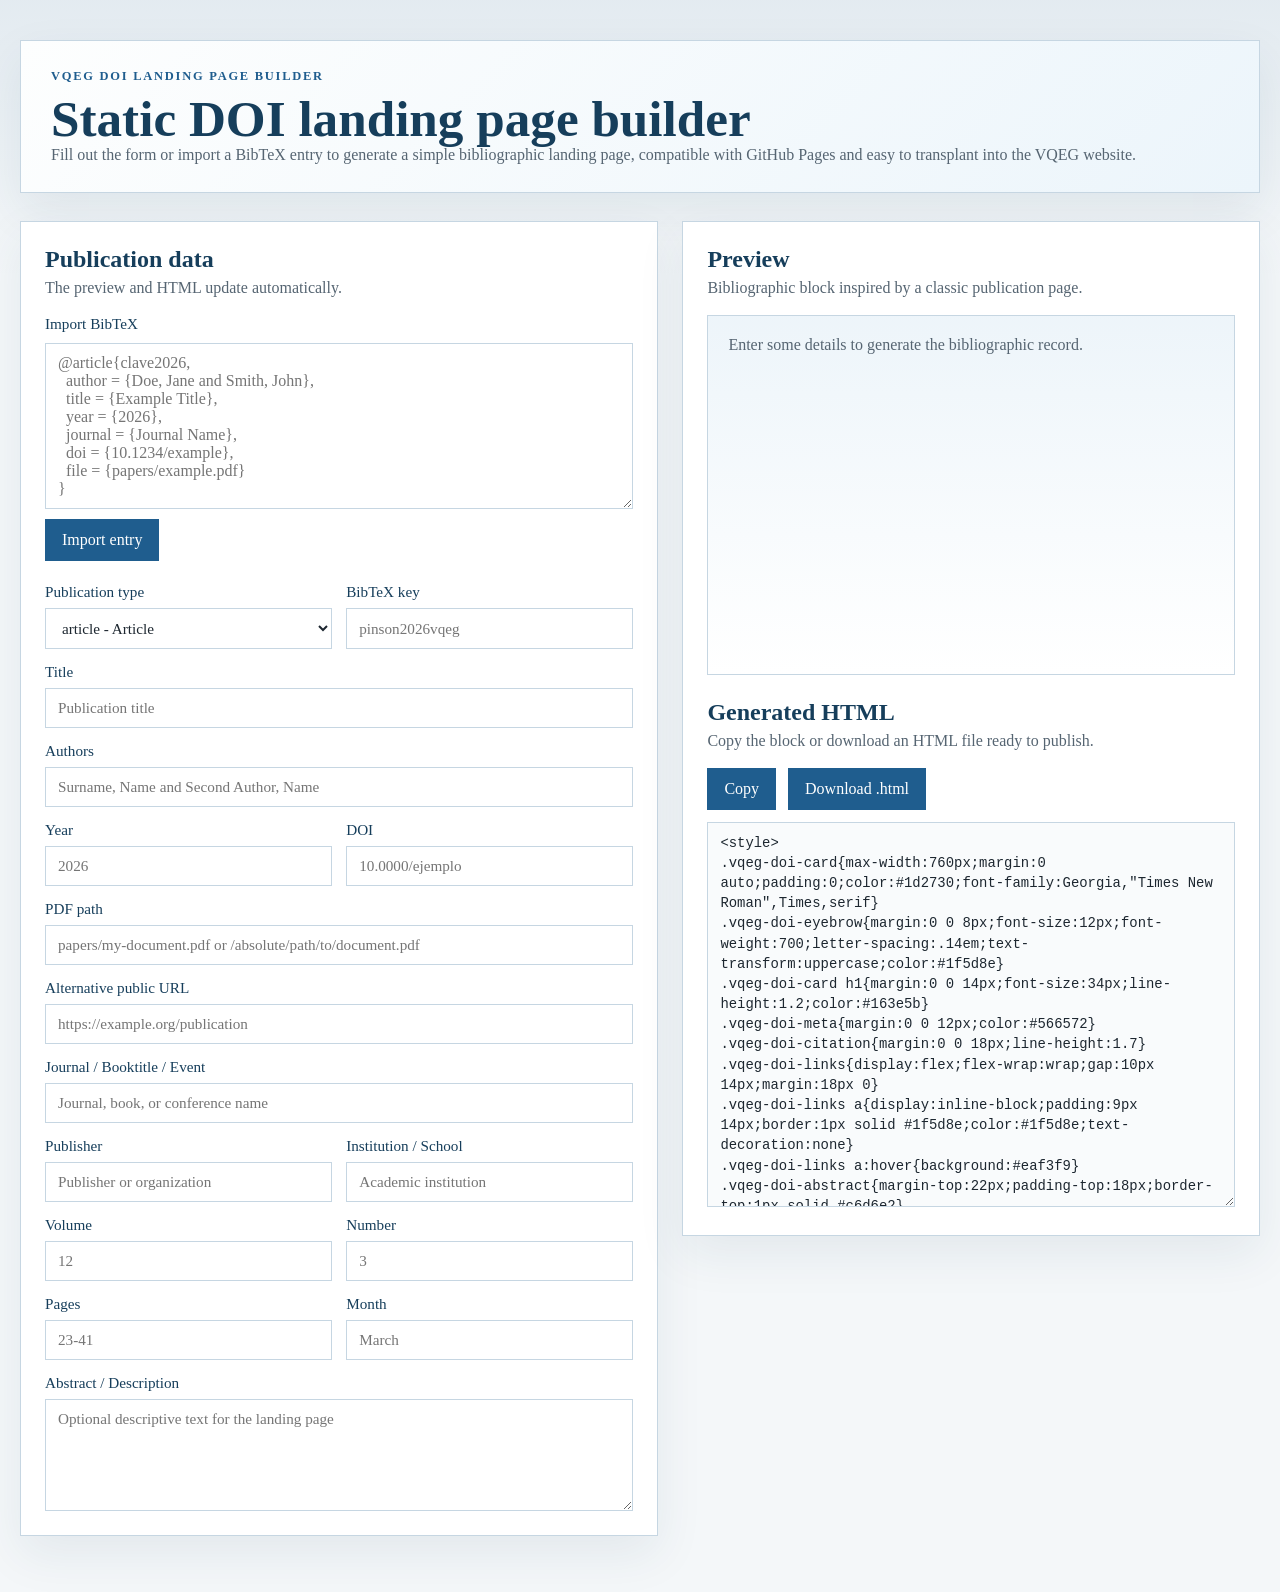
==== index.html @ b904cbf3 "Initial version of DOI landing page builder" ====
<!DOCTYPE html>
<html lang="en">
  <head>
    <meta charset="UTF-8" />
    <meta name="viewport" content="width=device-width, initial-scale=1.0" />
    <title>VQEG DOI Landing Page Builder</title>
    <link rel="stylesheet" href="./styles.css" />
  </head>
  <body>
    <main class="page-shell">
      <header class="hero">
        <p class="eyebrow">VQEG DOI Landing Page Builder</p>
        <h1>Static DOI landing page builder</h1>
        <p class="hero-copy">
          Fill out the form or import a BibTeX entry to generate a simple
          bibliographic landing page, compatible with GitHub Pages and easy to
          transplant into the VQEG website.
        </p>
      </header>

      <section class="layout">
        <section class="panel form-panel">
          <div class="panel-header">
            <h2>Publication data</h2>
            <p>The preview and HTML update automatically.</p>
          </div>

          <div class="bibtex-import">
            <label for="bibtexInput">Import BibTeX</label>
            <textarea
              id="bibtexInput"
              rows="8"
              placeholder="@article{clave2026,&#10;  author = {Doe, Jane and Smith, John},&#10;  title = {Example Title},&#10;  year = {2026},&#10;  journal = {Journal Name},&#10;  doi = {10.1234/example},&#10;  file = {papers/example.pdf}&#10;}"
            ></textarea>
            <div class="action-row">
              <button id="importBibtexButton" type="button">Import entry</button>
              <p id="importStatus" class="status" aria-live="polite"></p>
            </div>
          </div>

          <form id="publicationForm" class="publication-form">
            <div class="field-grid">
              <label>
                Publication type
                <select id="entryType" name="entryType"></select>
              </label>
              <label>
                BibTeX key
                <input id="citationKey" name="citationKey" type="text" placeholder="pinson2026vqeg" />
              </label>
              <label class="field-span-2">
                Title
                <input id="title" name="title" type="text" placeholder="Publication title" />
              </label>
              <label class="field-span-2">
                Authors
                <input id="author" name="author" type="text" placeholder="Surname, Name and Second Author, Name" />
              </label>
              <label>
                Year
                <input id="year" name="year" type="text" placeholder="2026" />
              </label>
              <label>
                DOI
                <input id="doi" name="doi" type="text" placeholder="10.0000/ejemplo" />
              </label>
              <label class="field-span-2">
                PDF path
                <input id="filePath" name="filePath" type="text" placeholder="papers/my-document.pdf or /absolute/path/to/document.pdf" />
              </label>
              <label class="field-span-2">
                Alternative public URL
                <input id="url" name="url" type="url" placeholder="https://example.org/publication" />
              </label>
              <label class="field-span-2">
                Journal / Booktitle / Event
                <input id="containerTitle" name="containerTitle" type="text" placeholder="Journal, book, or conference name" />
              </label>
              <label>
                Publisher
                <input id="publisher" name="publisher" type="text" placeholder="Publisher or organization" />
              </label>
              <label>
                Institution / School
                <input id="institution" name="institution" type="text" placeholder="Academic institution" />
              </label>
              <label>
                Volume
                <input id="volume" name="volume" type="text" placeholder="12" />
              </label>
              <label>
                Number
                <input id="number" name="number" type="text" placeholder="3" />
              </label>
              <label>
                Pages
                <input id="pages" name="pages" type="text" placeholder="23-41" />
              </label>
              <label>
                Month
                <input id="month" name="month" type="text" placeholder="March" />
              </label>
              <label class="field-span-2">
                Abstract / Description
                <textarea id="abstract" name="abstract" rows="5" placeholder="Optional descriptive text for the landing page"></textarea>
              </label>
            </div>
          </form>
        </section>

        <section class="panel preview-panel">
          <div class="panel-header">
            <h2>Preview</h2>
            <p>Bibliographic block inspired by a classic publication page.</p>
          </div>
          <div id="preview" class="preview-surface"></div>

          <div class="panel-header export-header">
            <h2>Generated HTML</h2>
            <p>Copy the block or download an HTML file ready to publish.</p>
          </div>

          <div class="action-row export-actions">
            <button id="copyButton" type="button">Copy</button>
            <button id="downloadButton" type="button">Download .html</button>
            <p id="copyStatus" class="status" aria-live="polite"></p>
          </div>

          <textarea
            id="htmlOutput"
            class="html-output"
            rows="18"
            readonly
            spellcheck="false"
          ></textarea>
        </section>
      </section>
    </main>

    <script src="./app.js"></script>
  </body>
</html>
---- styles.css ----
:root {
  --vqeg-blue: #1f5d8e;
  --vqeg-blue-deep: #163e5b;
  --vqeg-sky: #eaf3f9;
  --vqeg-border: #c6d6e2;
  --vqeg-ink: #1d2730;
  --vqeg-muted: #566572;
  --vqeg-paper: #ffffff;
  --vqeg-bg: #f4f7f9;
  --shadow-soft: 0 18px 45px rgba(22, 62, 91, 0.08);
}

* {
  box-sizing: border-box;
}

body {
  margin: 0;
  font-family: Georgia, "Times New Roman", Times, serif;
  color: var(--vqeg-ink);
  background:
    linear-gradient(180deg, rgba(31, 93, 142, 0.08), transparent 280px),
    var(--vqeg-bg);
}

button,
input,
select,
textarea {
  font: inherit;
}

.page-shell {
  width: min(1240px, calc(100% - 32px));
  margin: 0 auto;
  padding: 40px 0 56px;
}

.hero {
  margin-bottom: 28px;
  padding: 28px 30px;
  border: 1px solid var(--vqeg-border);
  background: linear-gradient(135deg, #fdfefe, #ecf5fb);
  box-shadow: var(--shadow-soft);
}

.eyebrow {
  margin: 0 0 8px;
  font-size: 0.78rem;
  font-weight: 700;
  letter-spacing: 0.14em;
  text-transform: uppercase;
  color: var(--vqeg-blue);
}

.hero h1,
.panel-header h2 {
  margin: 0;
  color: var(--vqeg-blue-deep);
}

.hero h1 {
  font-size: clamp(2rem, 4vw, 3.2rem);
  line-height: 1.05;
}

.hero-copy,
.panel-header p,
.status {
  margin: 0;
  color: var(--vqeg-muted);
}

.layout {
  display: grid;
  grid-template-columns: minmax(340px, 1.05fr) minmax(320px, 0.95fr);
  gap: 24px;
  align-items: start;
}

.panel {
  border: 1px solid var(--vqeg-border);
  background: var(--vqeg-paper);
  box-shadow: var(--shadow-soft);
}

.form-panel,
.preview-panel {
  padding: 24px;
}

.panel-header {
  display: grid;
  gap: 6px;
  margin-bottom: 18px;
}

.bibtex-import {
  display: grid;
  gap: 10px;
  margin-bottom: 22px;
}

.publication-form,
.field-grid {
  display: grid;
  gap: 14px;
}

.field-grid {
  grid-template-columns: repeat(2, minmax(0, 1fr));
}

label {
  display: grid;
  gap: 7px;
  font-size: 0.95rem;
  color: var(--vqeg-blue-deep);
}

input,
select,
textarea {
  width: 100%;
  padding: 10px 12px;
  border: 1px solid var(--vqeg-border);
  background: #fff;
  color: var(--vqeg-ink);
  border-radius: 0;
}

input:focus,
select:focus,
textarea:focus,
button:focus {
  outline: 2px solid rgba(31, 93, 142, 0.18);
  outline-offset: 2px;
}

.field-span-2 {
  grid-column: span 2;
}

.action-row {
  display: flex;
  flex-wrap: wrap;
  gap: 10px 12px;
  align-items: center;
}

button {
  padding: 11px 16px;
  border: 1px solid var(--vqeg-blue);
  background: var(--vqeg-blue);
  color: white;
  cursor: pointer;
  transition: background-color 160ms ease, border-color 160ms ease;
}

button:hover {
  background: var(--vqeg-blue-deep);
  border-color: var(--vqeg-blue-deep);
}

.preview-surface {
  min-height: 360px;
  padding: 20px;
  border: 1px solid var(--vqeg-border);
  background:
    linear-gradient(180deg, rgba(234, 243, 249, 0.85), rgba(255, 255, 255, 0.96));
  overflow: auto;
}

.export-header {
  margin-top: 24px;
}

.html-output {
  margin-top: 12px;
  min-height: 340px;
  font-family: "Courier New", Courier, monospace;
  font-size: 0.87rem;
  line-height: 1.45;
  background: #f9fbfc;
}

.landing-card {
  max-width: 760px;
  margin: 0 auto;
  padding: 0;
  color: var(--vqeg-ink);
}

.landing-card h3 {
  margin: 0 0 14px;
  font-size: clamp(1.5rem, 2.5vw, 2.2rem);
  line-height: 1.2;
  color: var(--vqeg-blue-deep);
}

.landing-meta {
  margin: 0 0 14px;
  font-size: 1rem;
  color: var(--vqeg-muted);
}

.citation-line {
  margin: 0 0 18px;
  line-height: 1.7;
}

.resource-row {
  display: flex;
  flex-wrap: wrap;
  gap: 10px 14px;
  margin: 18px 0;
}

.resource-link {
  display: inline-flex;
  align-items: center;
  padding: 9px 14px;
  border: 1px solid var(--vqeg-blue);
  color: var(--vqeg-blue);
  text-decoration: none;
}

.resource-link:hover {
  background: var(--vqeg-sky);
}

.abstract-box {
  margin-top: 22px;
  padding-top: 18px;
  border-top: 1px solid var(--vqeg-border);
}

.abstract-box h4 {
  margin: 0 0 10px;
  color: var(--vqeg-blue-deep);
  font-size: 1.05rem;
}

.empty-preview {
  margin: 0;
  color: var(--vqeg-muted);
}

@media (max-width: 980px) {
  .layout {
    grid-template-columns: 1fr;
  }
}

@media (max-width: 720px) {
  .page-shell {
    width: min(100% - 20px, 1240px);
    padding-top: 20px;
  }

  .hero,
  .form-panel,
  .preview-panel {
    padding: 18px;
  }

  .field-grid {
    grid-template-columns: 1fr;
  }

  .field-span-2 {
    grid-column: span 1;
  }
}
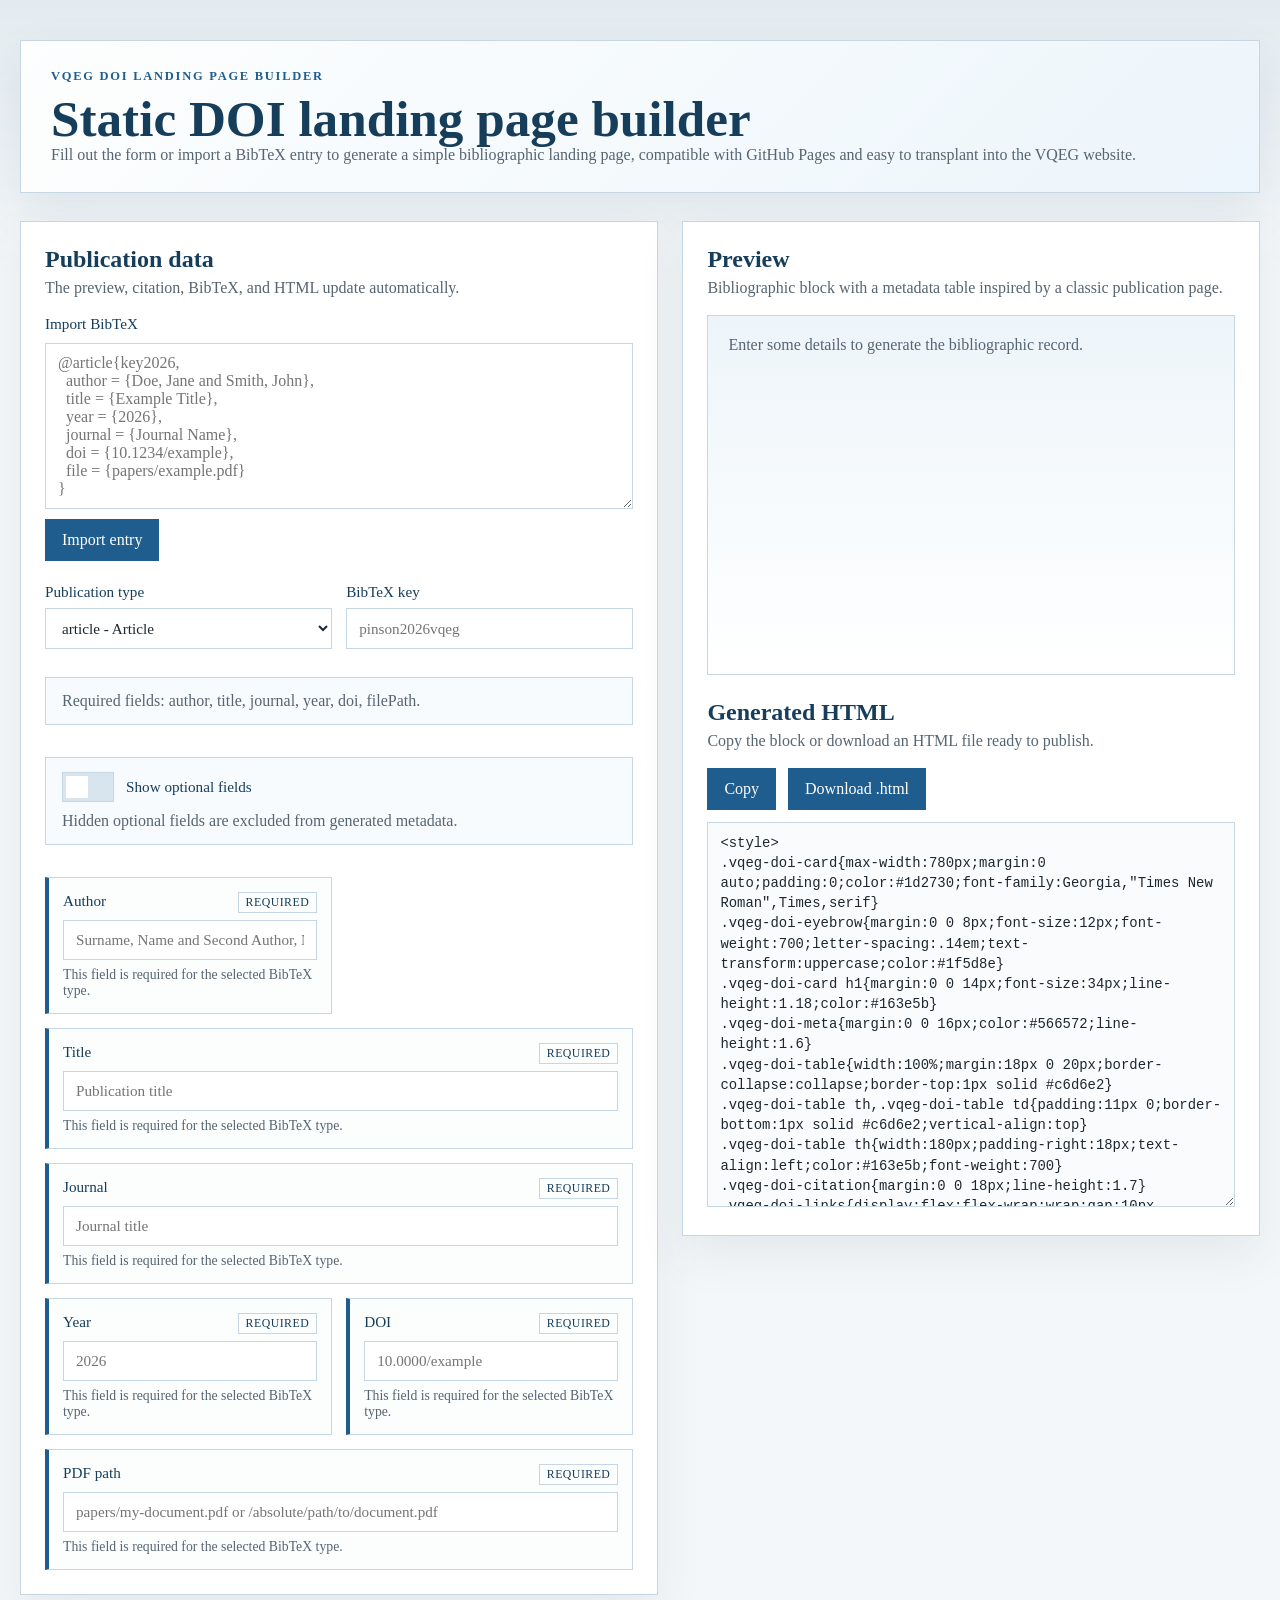
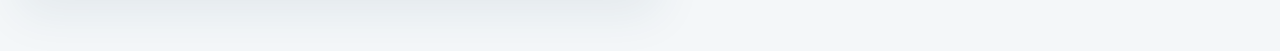
==== commit a0ca5def: "Add dynamic BibTeX-driven publication builder" ====
--- a/index.html
+++ b/index.html
@@ -22,7 +22,7 @@
         <section class="panel form-panel">
           <div class="panel-header">
             <h2>Publication data</h2>
-            <p>The preview and HTML update automatically.</p>
+            <p>The preview, citation, BibTeX, and HTML update automatically.</p>
           </div>
 
           <div class="bibtex-import">
@@ -30,7 +30,7 @@
             <textarea
               id="bibtexInput"
               rows="8"
-              placeholder="@article{clave2026,&#10;  author = {Doe, Jane and Smith, John},&#10;  title = {Example Title},&#10;  year = {2026},&#10;  journal = {Journal Name},&#10;  doi = {10.1234/example},&#10;  file = {papers/example.pdf}&#10;}"
+              placeholder="@article{key2026,&#10;  author = {Doe, Jane and Smith, John},&#10;  title = {Example Title},&#10;  year = {2026},&#10;  journal = {Journal Name},&#10;  doi = {10.1234/example},&#10;  file = {papers/example.pdf}&#10;}"
             ></textarea>
             <div class="action-row">
               <button id="importBibtexButton" type="button">Import entry</button>
@@ -39,7 +39,7 @@
           </div>
 
           <form id="publicationForm" class="publication-form">
-            <div class="field-grid">
+            <div class="field-grid field-grid-static">
               <label>
                 Publication type
                 <select id="entryType" name="entryType"></select>
@@ -48,70 +48,31 @@
                 BibTeX key
                 <input id="citationKey" name="citationKey" type="text" placeholder="pinson2026vqeg" />
               </label>
-              <label class="field-span-2">
-                Title
-                <input id="title" name="title" type="text" placeholder="Publication title" />
+            </div>
+
+            <div class="requirements-note">
+              <p id="typeRequirements" class="status"></p>
+            </div>
+
+            <div class="optional-toggle">
+              <label class="switch" for="showOptional">
+                <input id="showOptional" type="checkbox" />
+                <span class="switch-track" aria-hidden="true"></span>
+                <span class="switch-label">Show optional fields</span>
               </label>
-              <label class="field-span-2">
-                Authors
-                <input id="author" name="author" type="text" placeholder="Surname, Name and Second Author, Name" />
-              </label>
-              <label>
-                Year
-                <input id="year" name="year" type="text" placeholder="2026" />
-              </label>
-              <label>
-                DOI
-                <input id="doi" name="doi" type="text" placeholder="10.0000/ejemplo" />
-              </label>
-              <label class="field-span-2">
-                PDF path
-                <input id="filePath" name="filePath" type="text" placeholder="papers/my-document.pdf or /absolute/path/to/document.pdf" />
-              </label>
-              <label class="field-span-2">
-                Alternative public URL
-                <input id="url" name="url" type="url" placeholder="https://example.org/publication" />
-              </label>
-              <label class="field-span-2">
-                Journal / Booktitle / Event
-                <input id="containerTitle" name="containerTitle" type="text" placeholder="Journal, book, or conference name" />
-              </label>
-              <label>
-                Publisher
-                <input id="publisher" name="publisher" type="text" placeholder="Publisher or organization" />
-              </label>
-              <label>
-                Institution / School
-                <input id="institution" name="institution" type="text" placeholder="Academic institution" />
-              </label>
-              <label>
-                Volume
-                <input id="volume" name="volume" type="text" placeholder="12" />
-              </label>
-              <label>
-                Number
-                <input id="number" name="number" type="text" placeholder="3" />
-              </label>
-              <label>
-                Pages
-                <input id="pages" name="pages" type="text" placeholder="23-41" />
-              </label>
-              <label>
-                Month
-                <input id="month" name="month" type="text" placeholder="March" />
-              </label>
-              <label class="field-span-2">
-                Abstract / Description
-                <textarea id="abstract" name="abstract" rows="5" placeholder="Optional descriptive text for the landing page"></textarea>
-              </label>
+              <p class="status">
+                Hidden optional fields are excluded from generated metadata.
+              </p>
             </div>
+
+            <div id="dynamicFields" class="field-grid"></div>
           </form>
         </section>
 
         <section class="panel preview-panel">
           <div class="panel-header">
             <h2>Preview</h2>
-            <p>Bibliographic block inspired by a classic publication page.</p>
+            <p>Bibliographic block with a metadata table inspired by a classic publication page.</p>
           </div>
           <div id="preview" class="preview-surface"></div>
 
--- a/styles.css
+++ b/styles.css
@@ -107,6 +107,10 @@
   gap: 14px;
 }
 
+.field-grid-static {
+  margin-bottom: 14px;
+}
+
 .field-grid {
   grid-template-columns: repeat(2, minmax(0, 1fr));
 }
@@ -146,6 +150,102 @@
   flex-wrap: wrap;
   gap: 10px 12px;
   align-items: center;
+}
+
+.requirements-note,
+.optional-toggle {
+  margin-bottom: 18px;
+  padding: 14px 16px;
+  border: 1px solid var(--vqeg-border);
+  background: #f8fbfd;
+}
+
+.optional-toggle {
+  display: grid;
+  gap: 10px;
+}
+
+.switch {
+  display: inline-flex;
+  align-items: center;
+  gap: 12px;
+  cursor: pointer;
+}
+
+.switch input {
+  position: absolute;
+  opacity: 0;
+  pointer-events: none;
+}
+
+.switch-track {
+  position: relative;
+  width: 52px;
+  height: 30px;
+  border: 1px solid var(--vqeg-border);
+  background: #d8e5ee;
+  transition: background-color 160ms ease;
+}
+
+.switch-track::after {
+  content: "";
+  position: absolute;
+  top: 3px;
+  left: 3px;
+  width: 22px;
+  height: 22px;
+  background: white;
+  transition: transform 160ms ease;
+}
+
+.switch input:checked + .switch-track {
+  background: var(--vqeg-blue);
+}
+
+.switch input:checked + .switch-track::after {
+  transform: translateX(22px);
+}
+
+.switch-label {
+  color: var(--vqeg-blue-deep);
+}
+
+.field-card {
+  padding: 14px;
+  border: 1px solid var(--vqeg-border);
+  background: #fcfefe;
+}
+
+.field-card.field-required {
+  border-left: 4px solid var(--vqeg-blue);
+}
+
+.field-card.field-optional {
+  border-left: 4px solid #d3dde6;
+}
+
+.field-label-row {
+  display: flex;
+  flex-wrap: wrap;
+  gap: 8px;
+  align-items: baseline;
+  justify-content: space-between;
+}
+
+.field-badge {
+  display: inline-block;
+  padding: 2px 7px;
+  border: 1px solid var(--vqeg-border);
+  color: var(--vqeg-blue-deep);
+  font-size: 0.74rem;
+  letter-spacing: 0.04em;
+  text-transform: uppercase;
+}
+
+.field-help {
+  margin: 0;
+  font-size: 0.86rem;
+  color: var(--vqeg-muted);
 }
 
 button {
@@ -204,9 +304,56 @@
   color: var(--vqeg-muted);
 }
 
-.citation-line {
+.citation-line,
+.ieee-line {
   margin: 0 0 18px;
   line-height: 1.7;
+}
+
+.supplement-box {
+  margin-top: 20px;
+  padding-top: 16px;
+  border-top: 1px solid var(--vqeg-border);
+}
+
+.supplement-box h4 {
+  margin: 0 0 10px;
+  color: var(--vqeg-blue-deep);
+  font-size: 1.05rem;
+}
+
+.code-block {
+  margin: 0;
+  padding: 14px;
+  border: 1px solid var(--vqeg-border);
+  background: #f9fbfc;
+  white-space: pre-wrap;
+  word-break: break-word;
+  font-family: "Courier New", Courier, monospace;
+  font-size: 0.87rem;
+  line-height: 1.45;
+}
+
+.metadata-table {
+  width: 100%;
+  margin: 18px 0 20px;
+  border-collapse: collapse;
+  border-top: 1px solid var(--vqeg-border);
+}
+
+.metadata-table th,
+.metadata-table td {
+  padding: 11px 0;
+  border-bottom: 1px solid var(--vqeg-border);
+  vertical-align: top;
+}
+
+.metadata-table th {
+  width: 180px;
+  padding-right: 18px;
+  text-align: left;
+  color: var(--vqeg-blue-deep);
+  font-weight: 700;
 }
 
 .resource-row {
@@ -246,6 +393,14 @@
   color: var(--vqeg-muted);
 }
 
+.missing-note {
+  margin: 0 0 16px;
+  padding: 12px 14px;
+  border: 1px solid #e2c27b;
+  background: #fff9ea;
+  color: #6b5220;
+}
+
 @media (max-width: 980px) {
   .layout {
     grid-template-columns: 1fr;
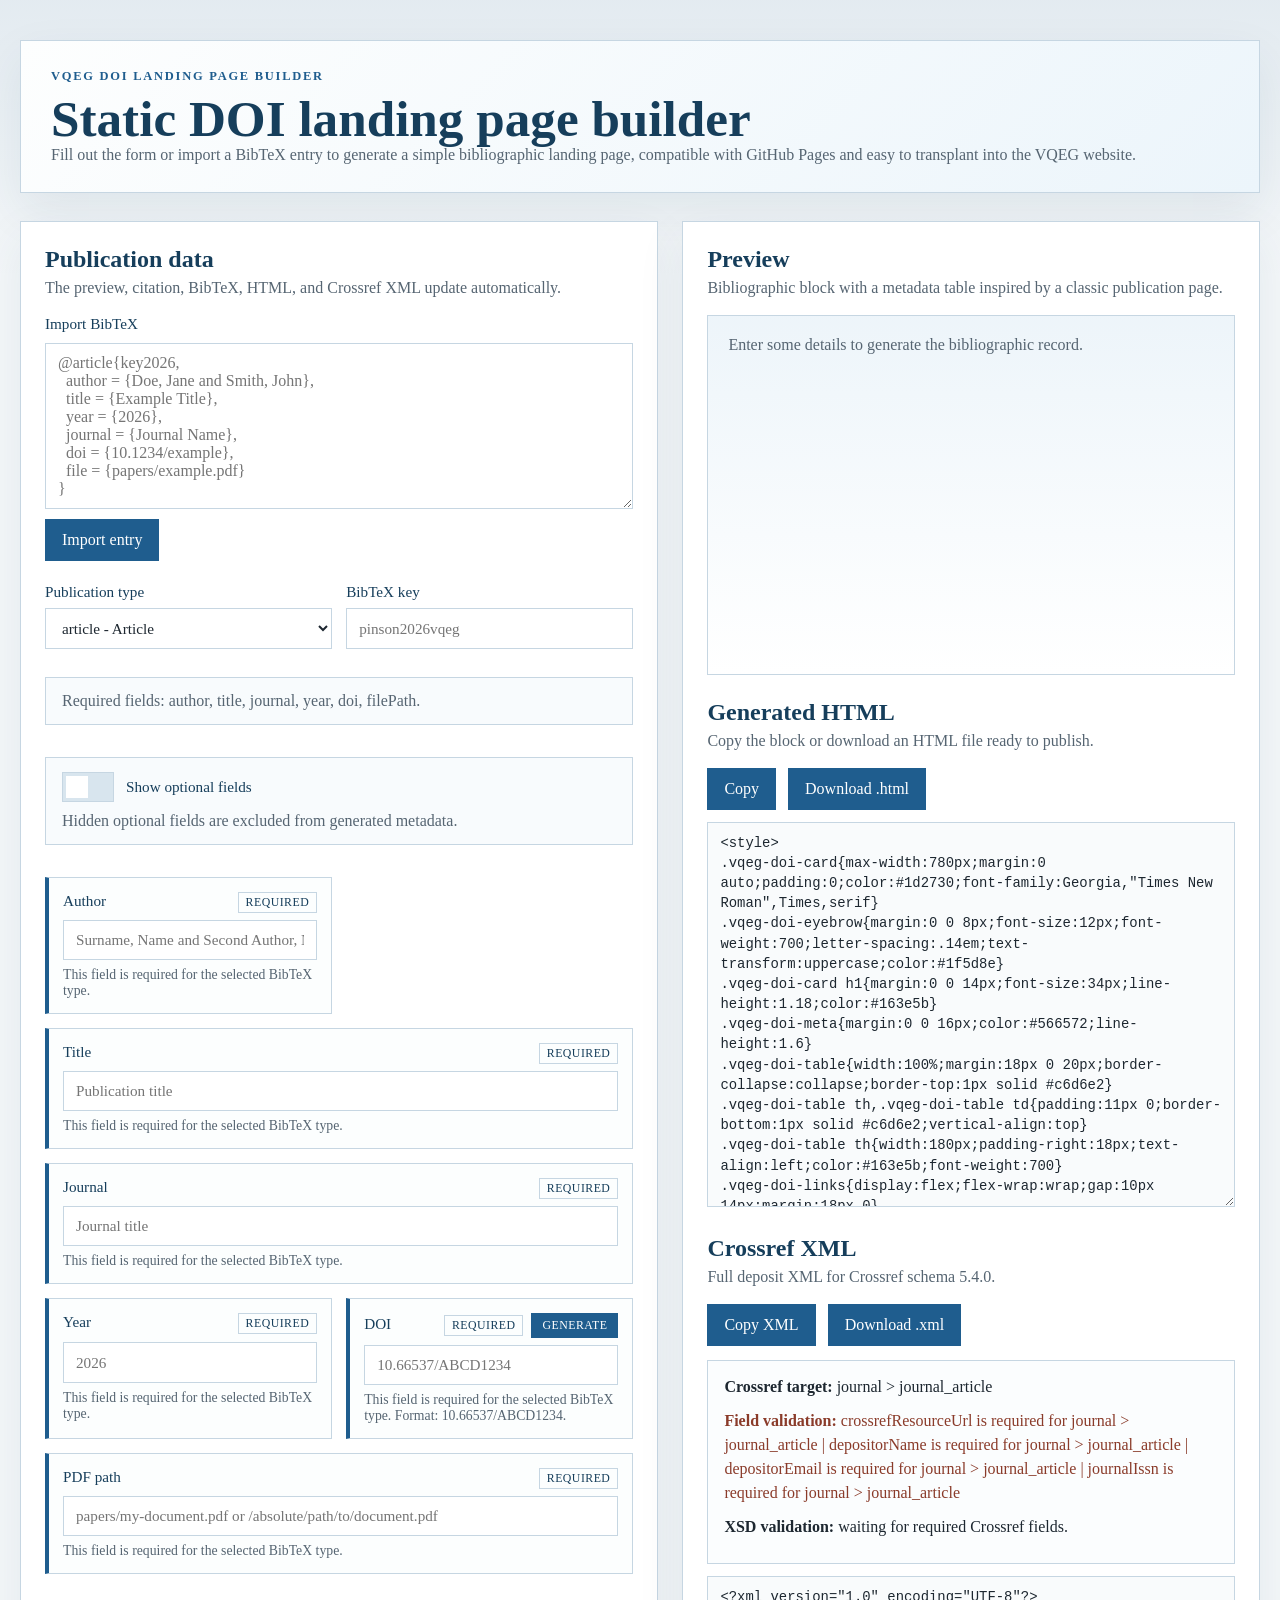
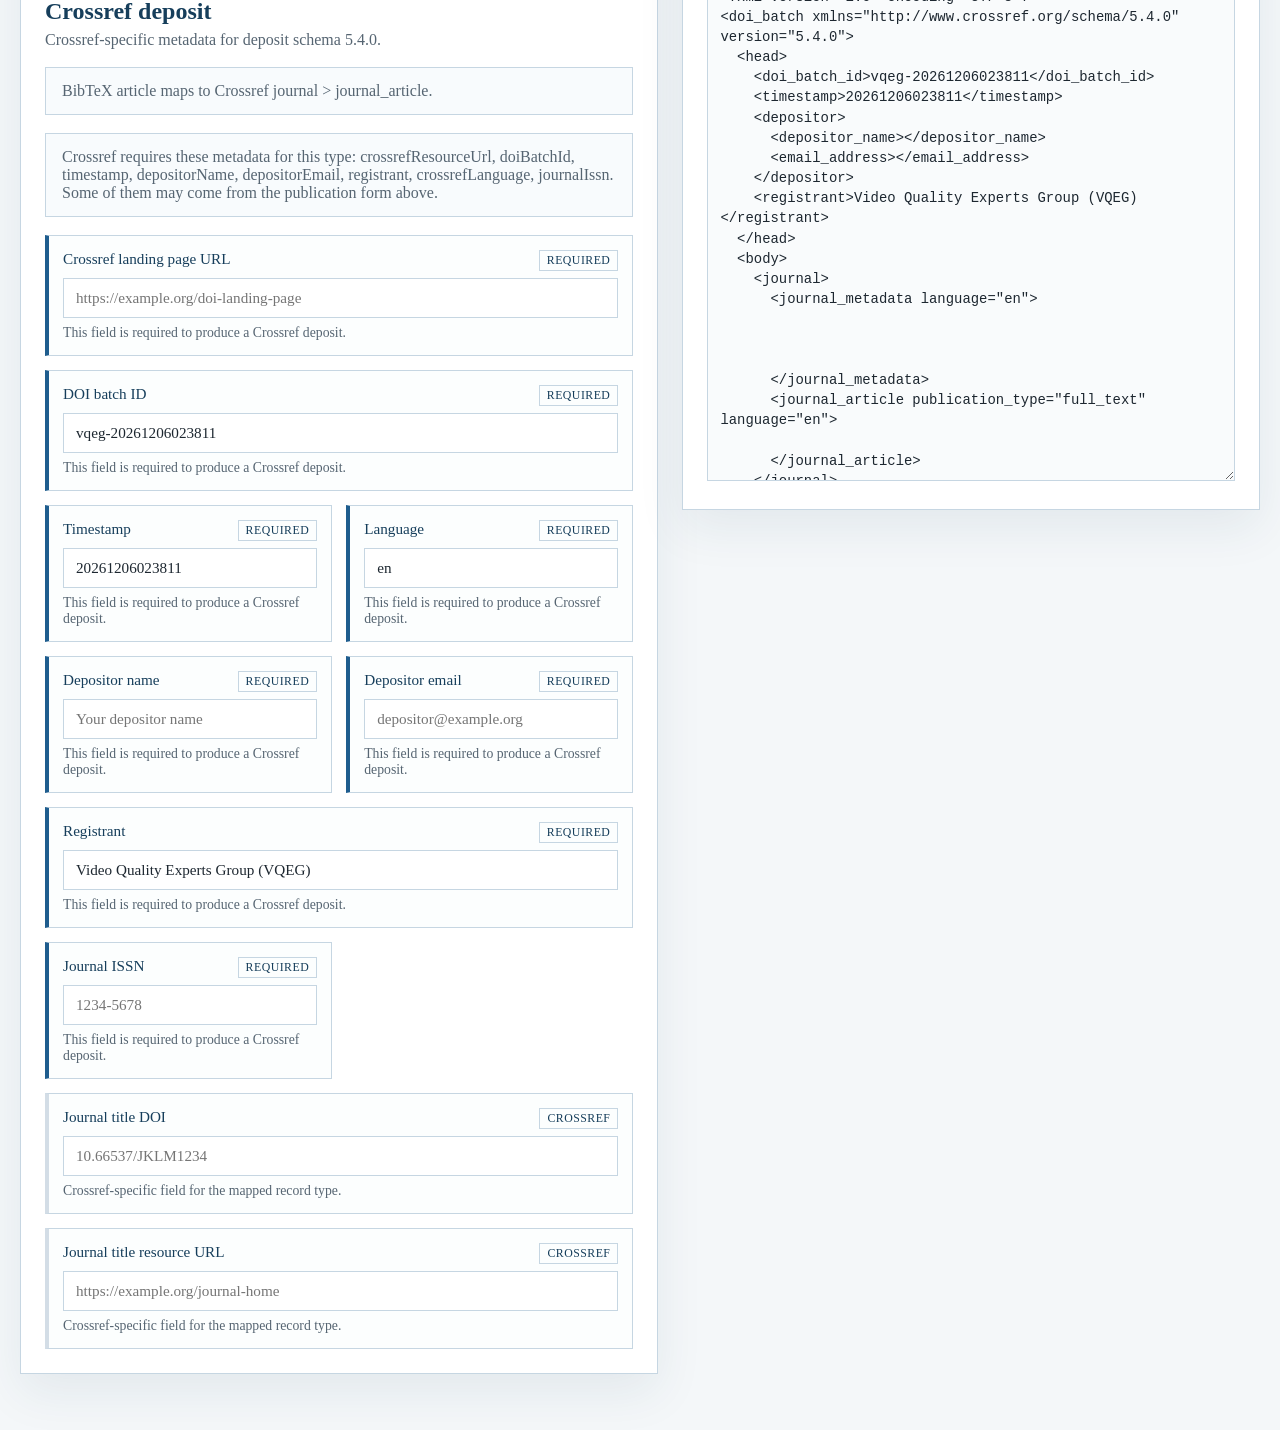
==== commit b58a7484: "Add Crossref XML generation and validation" ====
--- a/index.html
+++ b/index.html
@@ -22,7 +22,7 @@
         <section class="panel form-panel">
           <div class="panel-header">
             <h2>Publication data</h2>
-            <p>The preview, citation, BibTeX, and HTML update automatically.</p>
+            <p>The preview, citation, BibTeX, HTML, and Crossref XML update automatically.</p>
           </div>
 
           <div class="bibtex-import">
@@ -67,6 +67,21 @@
 
             <div id="dynamicFields" class="field-grid"></div>
           </form>
+
+          <div class="panel-header export-header">
+            <h2>Crossref deposit</h2>
+            <p>Crossref-specific metadata for deposit schema 5.4.0.</p>
+          </div>
+
+          <div class="requirements-note">
+            <p id="crossrefMappingStatus" class="status"></p>
+          </div>
+
+          <div class="requirements-note">
+            <p id="crossrefRequirements" class="status"></p>
+          </div>
+
+          <div id="crossrefFields" class="field-grid"></div>
         </section>
 
         <section class="panel preview-panel">
@@ -94,6 +109,27 @@
             readonly
             spellcheck="false"
           ></textarea>
+
+          <div class="panel-header export-header">
+            <h2>Crossref XML</h2>
+            <p>Full deposit XML for Crossref schema 5.4.0.</p>
+          </div>
+
+          <div class="action-row export-actions">
+            <button id="copyXmlButton" type="button">Copy XML</button>
+            <button id="downloadXmlButton" type="button">Download .xml</button>
+            <p id="xmlCopyStatus" class="status" aria-live="polite"></p>
+          </div>
+
+          <div id="xmlValidationPanel" class="validation-panel"></div>
+
+          <textarea
+            id="xmlOutput"
+            class="html-output"
+            rows="24"
+            readonly
+            spellcheck="false"
+          ></textarea>
         </section>
       </section>
     </main>
--- a/styles.css
+++ b/styles.css
@@ -133,6 +133,10 @@
   border-radius: 0;
 }
 
+input[type="checkbox"] {
+  width: auto;
+}
+
 input:focus,
 select:focus,
 textarea:focus,
@@ -232,6 +236,13 @@
   justify-content: space-between;
 }
 
+.field-label-actions {
+  display: inline-flex;
+  flex-wrap: wrap;
+  gap: 8px;
+  align-items: center;
+}
+
 .field-badge {
   display: inline-block;
   padding: 2px 7px;
@@ -246,6 +257,14 @@
   margin: 0;
   font-size: 0.86rem;
   color: var(--vqeg-muted);
+}
+
+.field-generate-button {
+  padding: 4px 10px;
+  font-size: 0.74rem;
+  letter-spacing: 0.04em;
+  text-transform: uppercase;
+  white-space: nowrap;
 }
 
 button {
@@ -284,6 +303,34 @@
   background: #f9fbfc;
 }
 
+.validation-panel {
+  margin-top: 14px;
+  padding: 14px 16px;
+  border: 1px solid var(--vqeg-border);
+  background: #fbfdfe;
+}
+
+.validation-line,
+.validation-ok,
+.validation-error {
+  margin: 0 0 10px;
+  line-height: 1.5;
+}
+
+.validation-ok {
+  color: #225c38;
+}
+
+.validation-error {
+  color: #8a3b2a;
+}
+
+.validation-list {
+  margin: 0;
+  padding-left: 20px;
+  color: #8a3b2a;
+}
+
 .landing-card {
   max-width: 760px;
   margin: 0 auto;
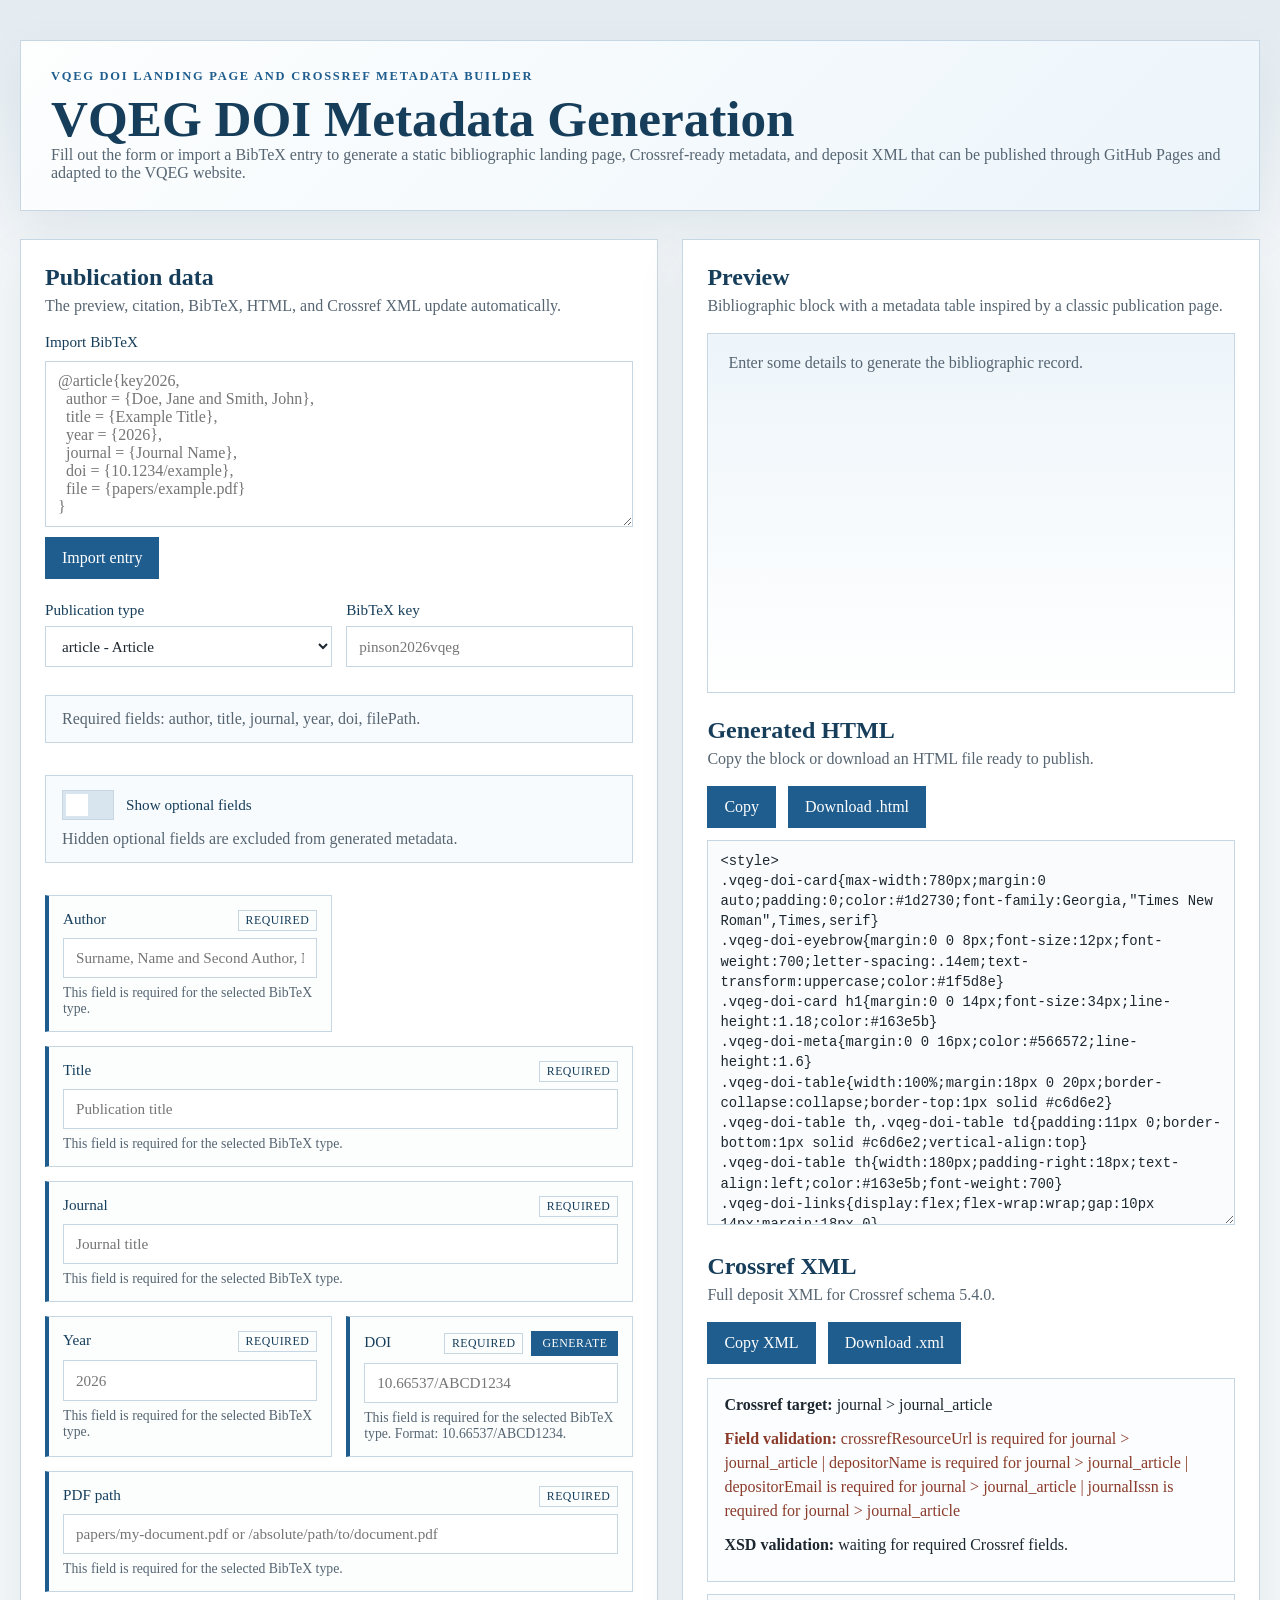
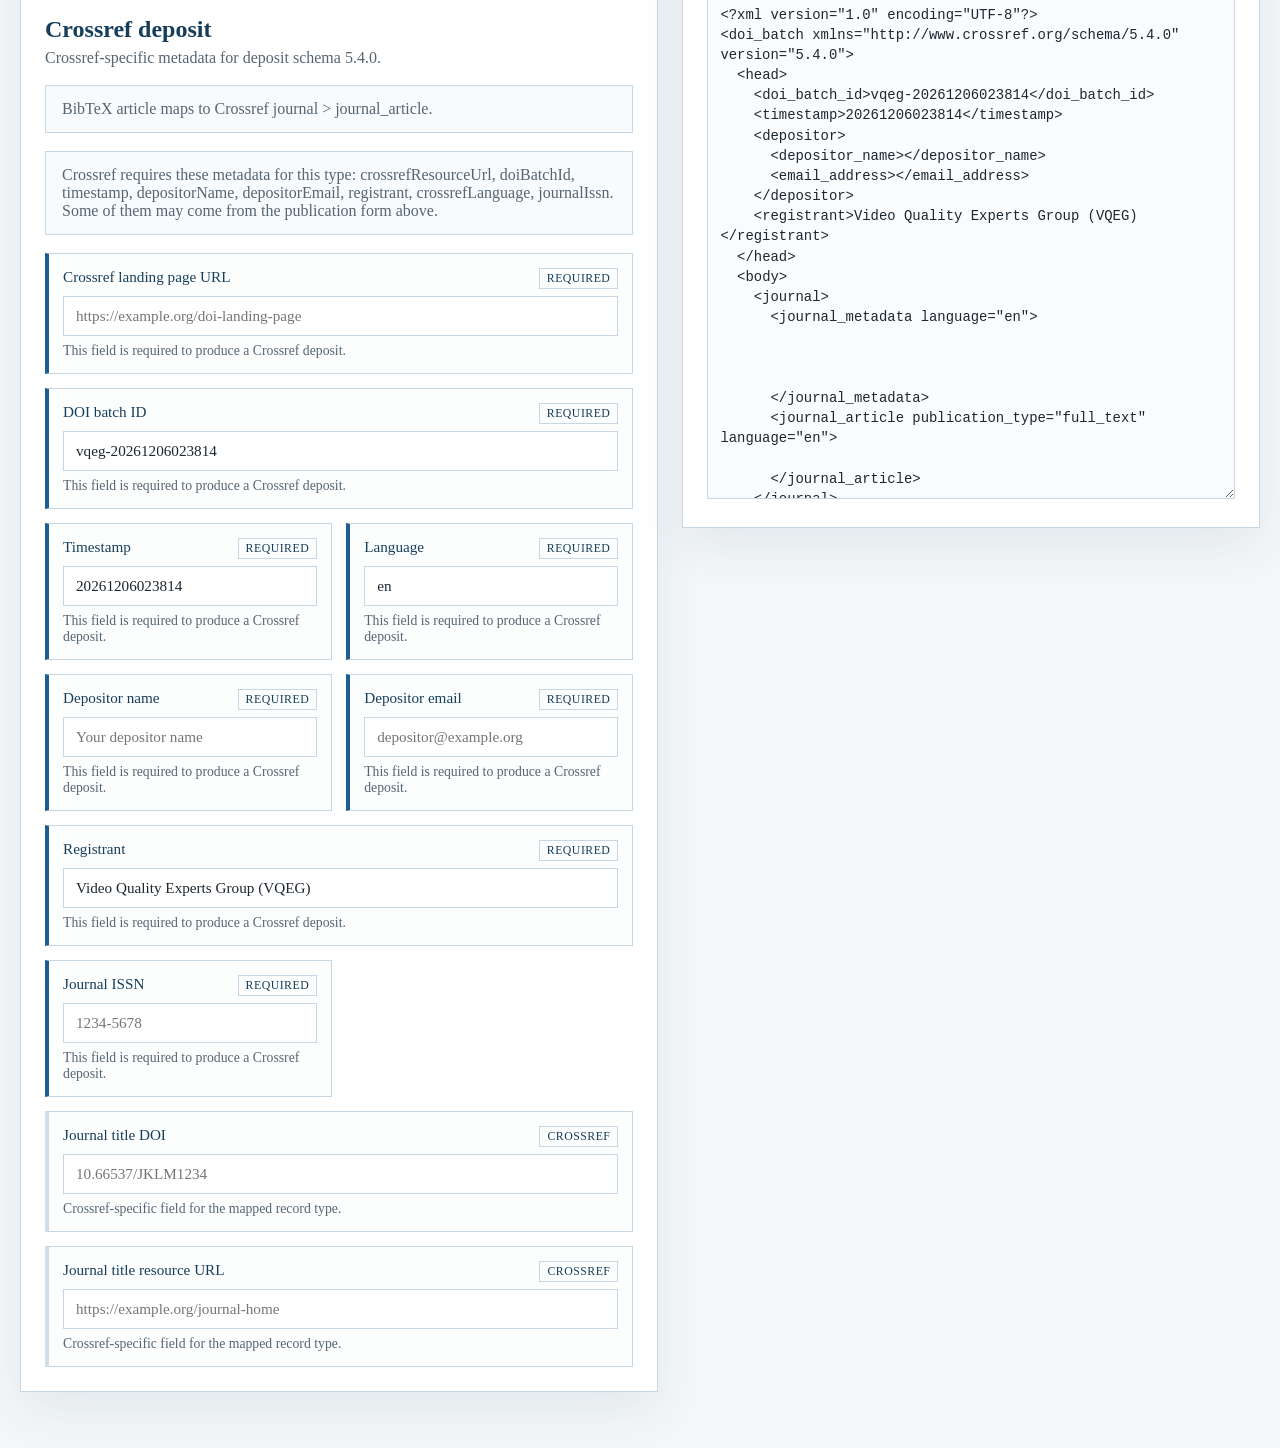
==== commit 1f5d96db: "Update homepage metadata builder copy" ====
--- a/index.html
+++ b/index.html
@@ -3,18 +3,19 @@
   <head>
     <meta charset="UTF-8" />
     <meta name="viewport" content="width=device-width, initial-scale=1.0" />
-    <title>VQEG DOI Landing Page Builder</title>
+    <title>VQEG DOI Metadata Generation</title>
     <link rel="stylesheet" href="./styles.css" />
   </head>
   <body>
     <main class="page-shell">
       <header class="hero">
-        <p class="eyebrow">VQEG DOI Landing Page Builder</p>
-        <h1>Static DOI landing page builder</h1>
+        <p class="eyebrow">VQEG DOI LANDING PAGE AND CROSSREF METADATA BUILDER</p>
+        <h1>VQEG DOI Metadata Generation</h1>
         <p class="hero-copy">
-          Fill out the form or import a BibTeX entry to generate a simple
-          bibliographic landing page, compatible with GitHub Pages and easy to
-          transplant into the VQEG website.
+          Fill out the form or import a BibTeX entry to generate a static
+          bibliographic landing page, Crossref-ready metadata, and deposit XML
+          that can be published through GitHub Pages and adapted to the VQEG
+          website.
         </p>
       </header>
 
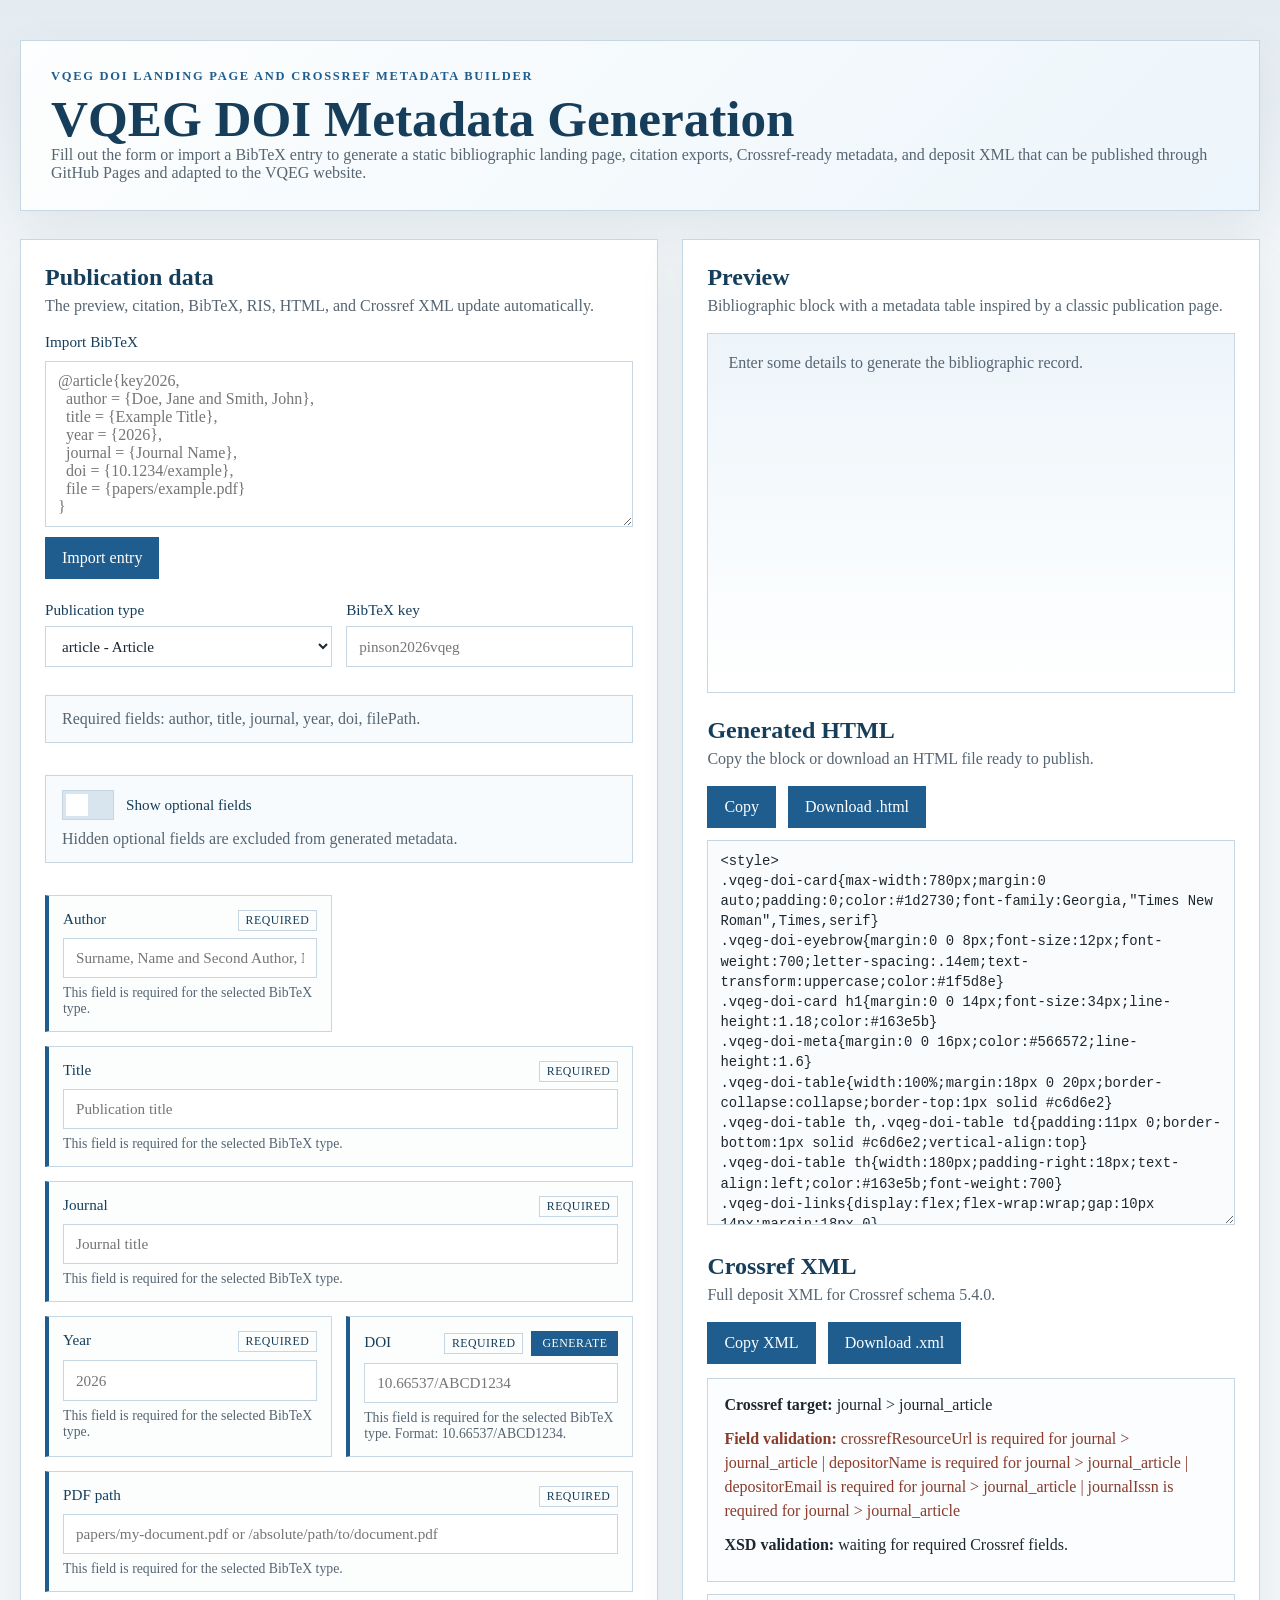
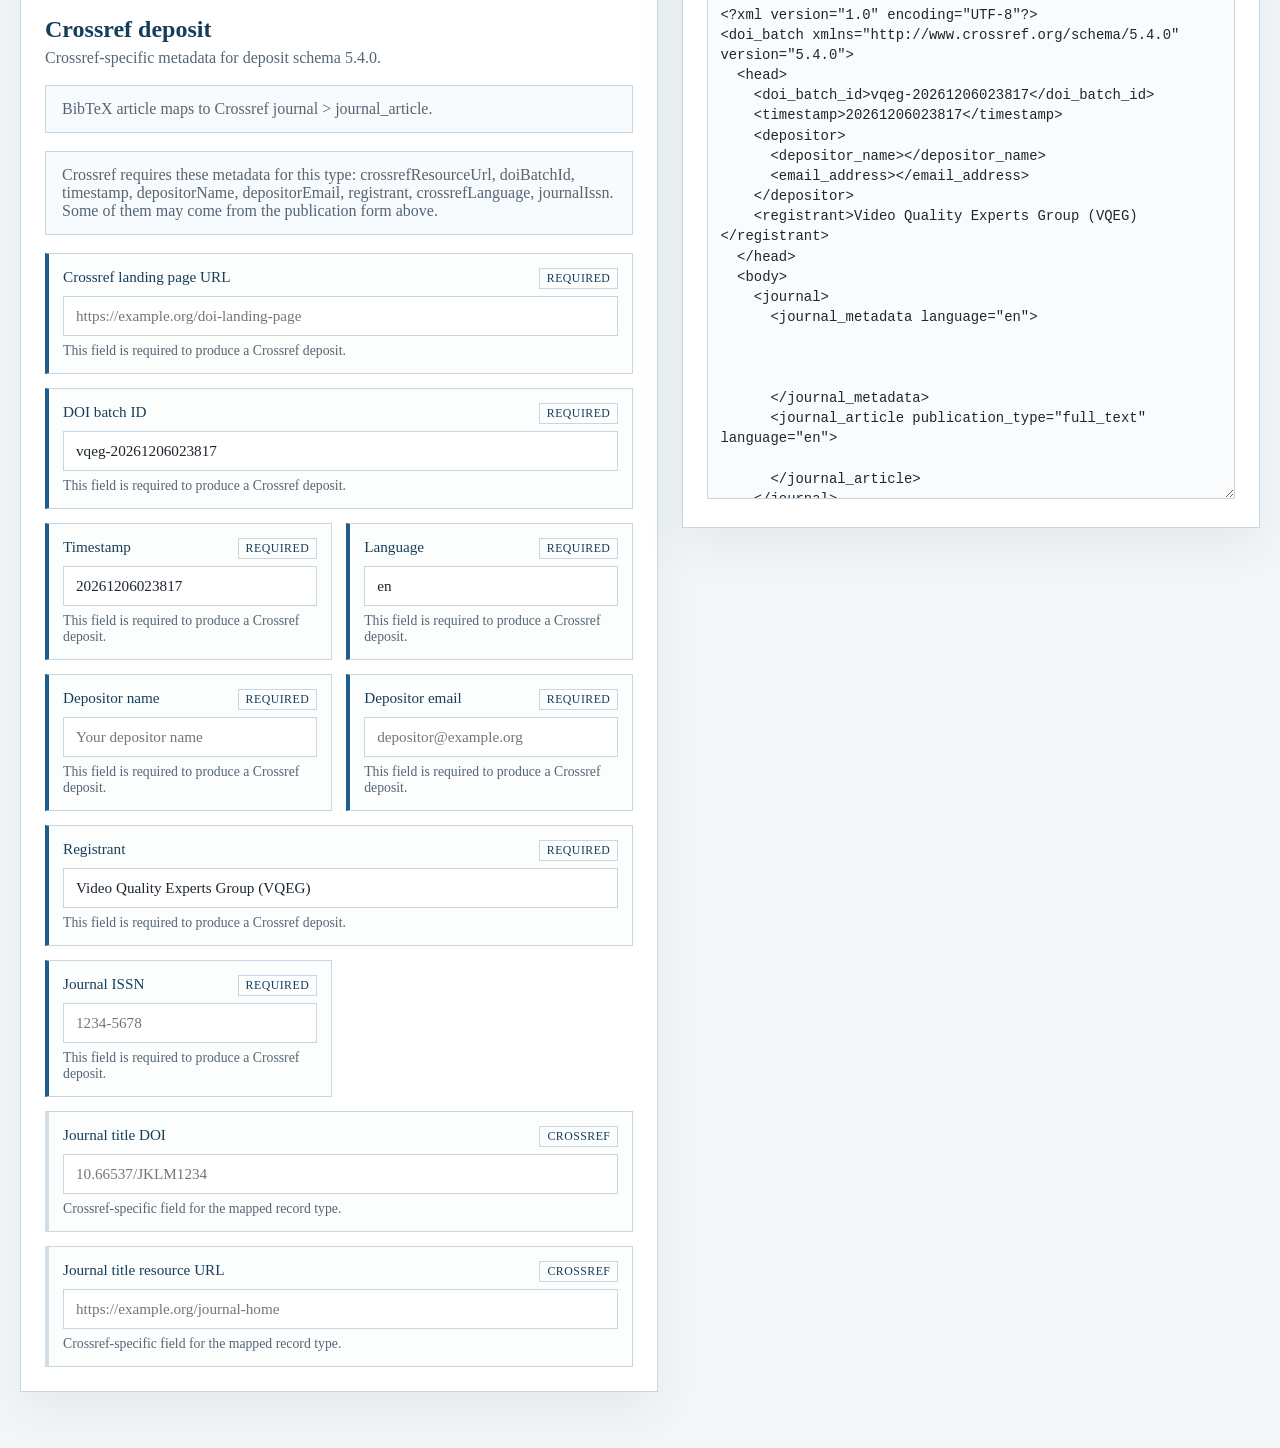
==== commit 03a441ea: "Add RIS citation for Zotero, etc" ====
--- a/index.html
+++ b/index.html
@@ -13,7 +13,7 @@
         <h1>VQEG DOI Metadata Generation</h1>
         <p class="hero-copy">
           Fill out the form or import a BibTeX entry to generate a static
-          bibliographic landing page, Crossref-ready metadata, and deposit XML
+          bibliographic landing page, citation exports, Crossref-ready metadata, and deposit XML
           that can be published through GitHub Pages and adapted to the VQEG
           website.
         </p>
@@ -23,7 +23,7 @@
         <section class="panel form-panel">
           <div class="panel-header">
             <h2>Publication data</h2>
-            <p>The preview, citation, BibTeX, HTML, and Crossref XML update automatically.</p>
+            <p>The preview, citation, BibTeX, RIS, HTML, and Crossref XML update automatically.</p>
           </div>
 
           <div class="bibtex-import">
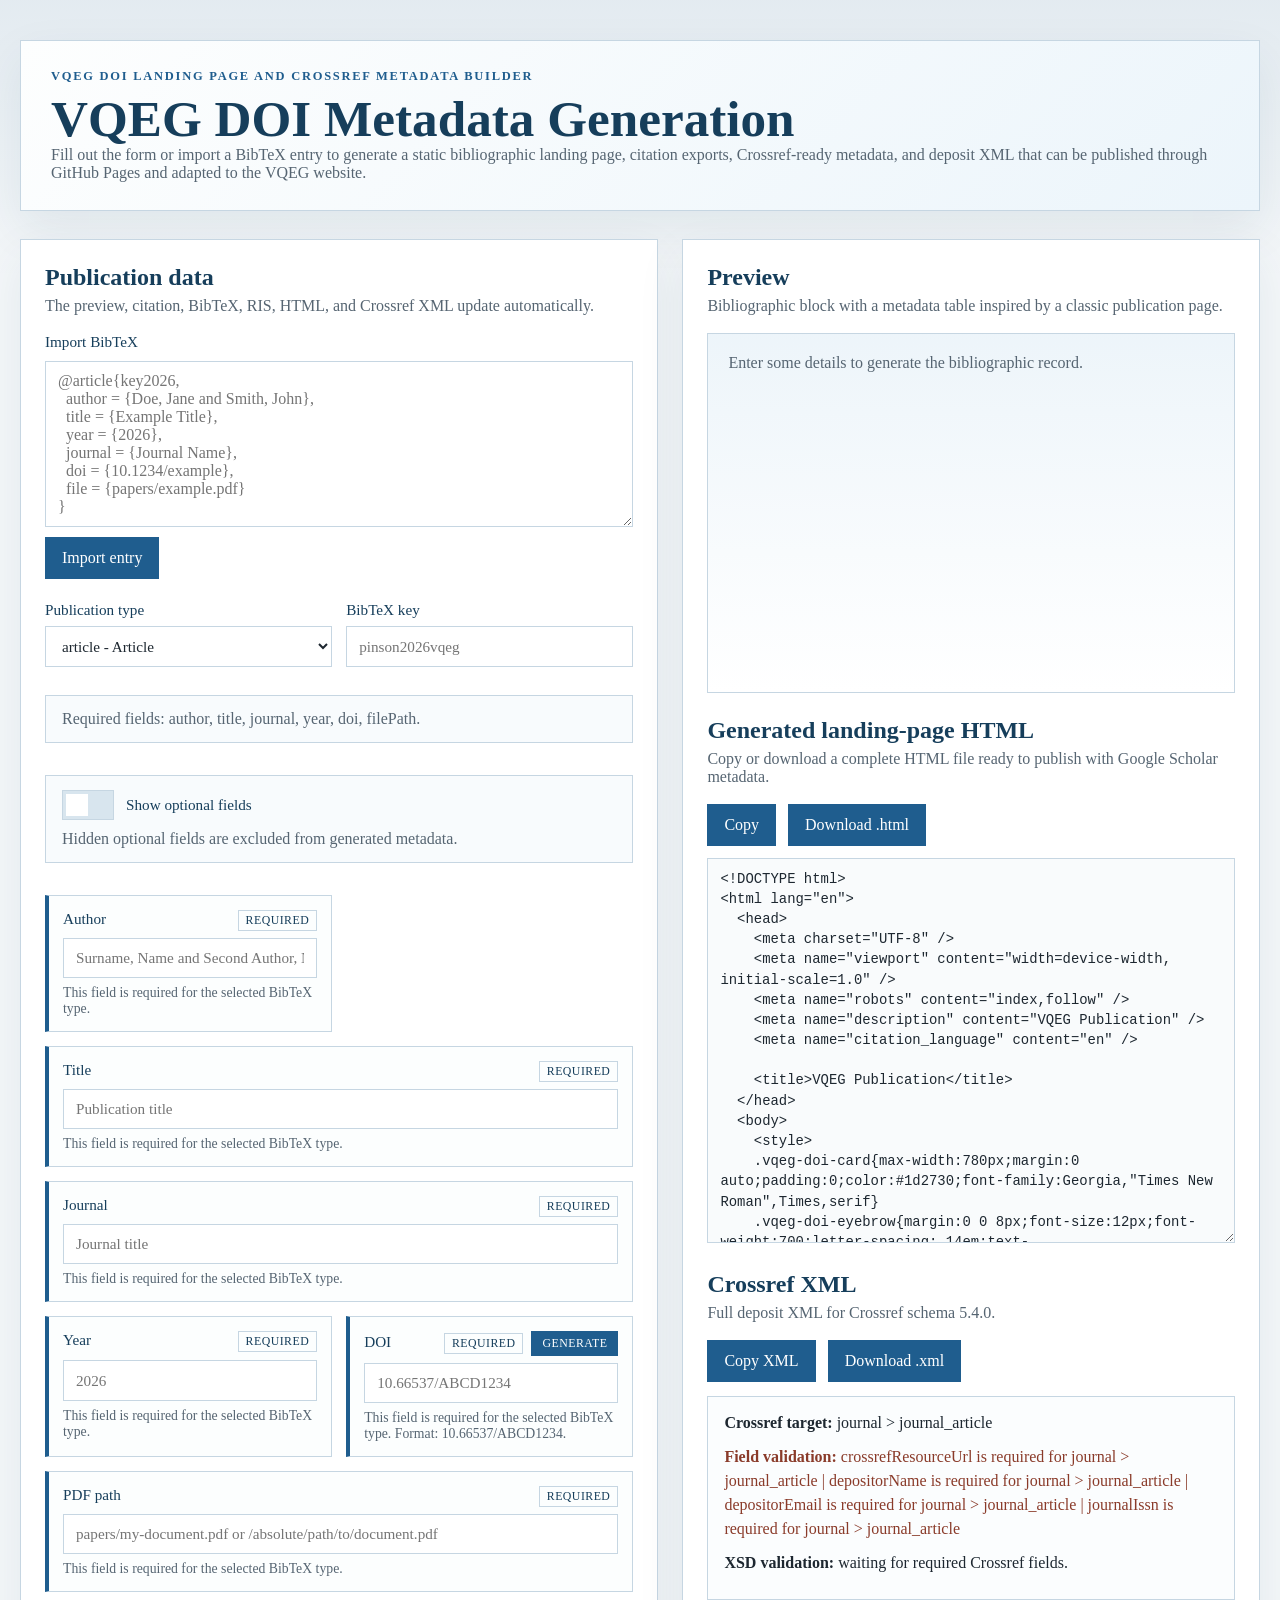
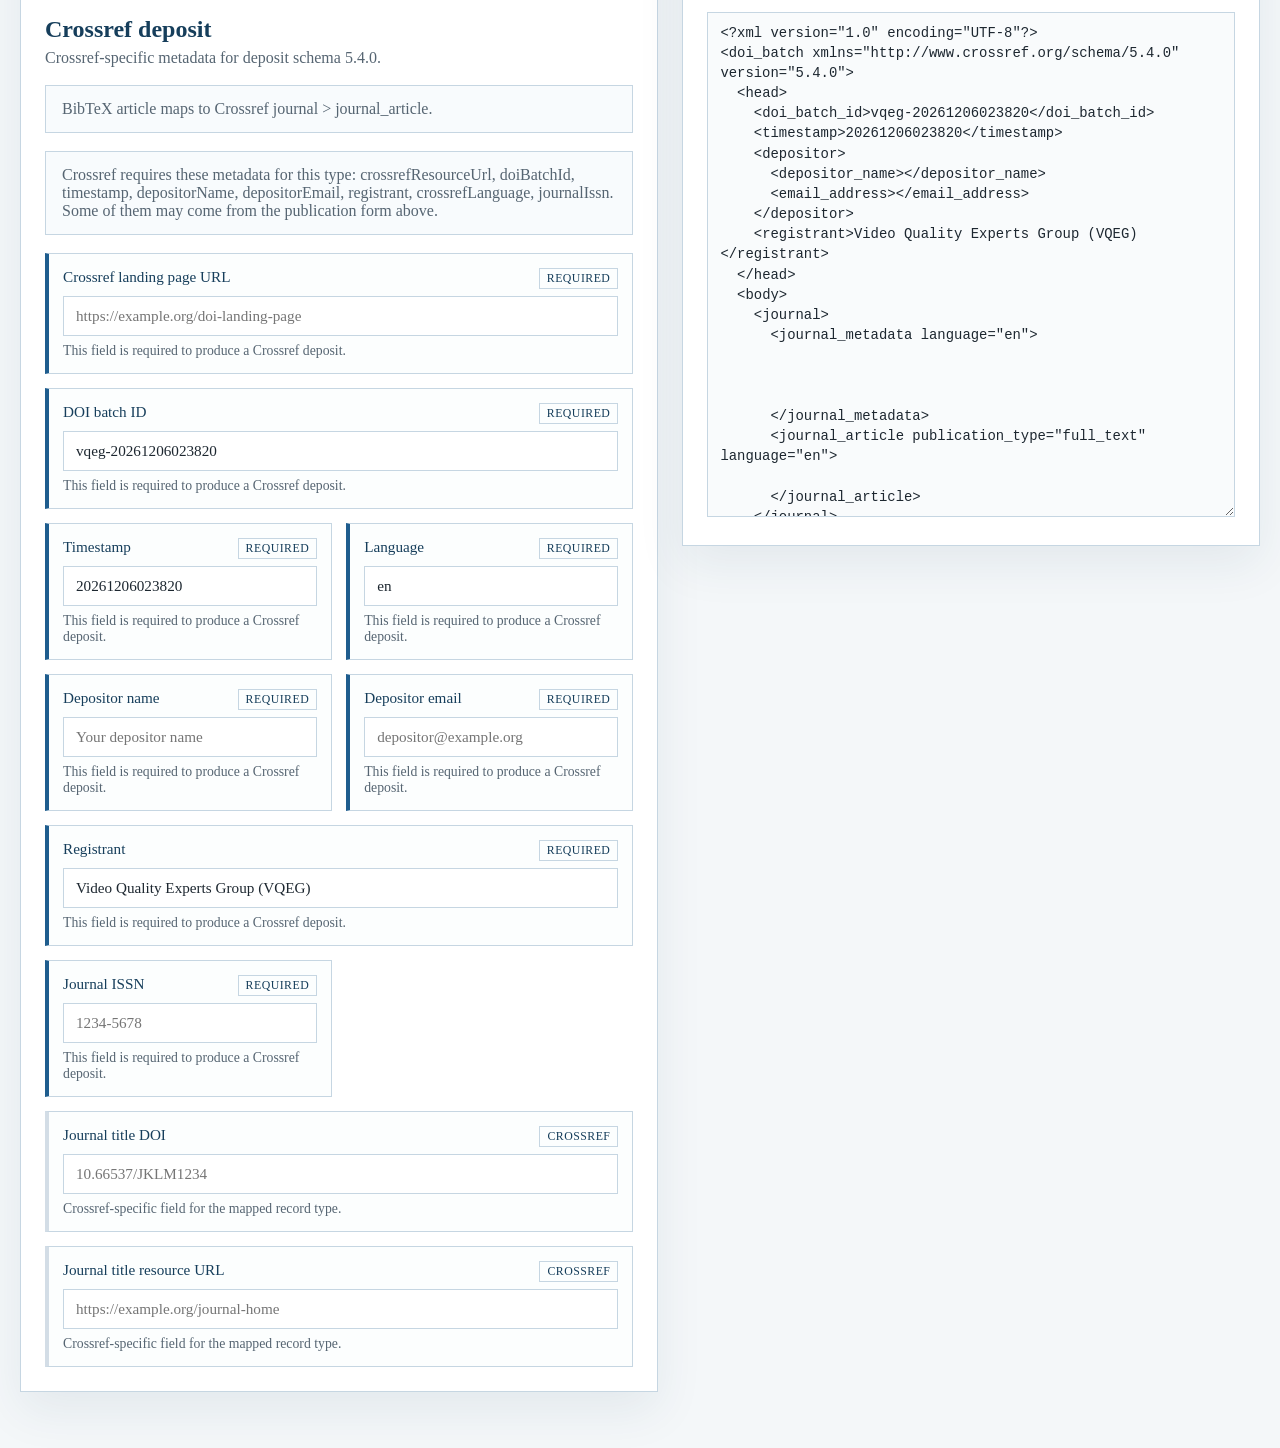
==== commit 3ebb4f40: "Update pdf link for TR_2026_001. Add metadata for google scholar" ====
--- a/index.html
+++ b/index.html
@@ -93,8 +93,8 @@
           <div id="preview" class="preview-surface"></div>
 
           <div class="panel-header export-header">
-            <h2>Generated HTML</h2>
-            <p>Copy the block or download an HTML file ready to publish.</p>
+            <h2>Generated landing-page HTML</h2>
+            <p>Copy or download a complete HTML file ready to publish with Google Scholar metadata.</p>
           </div>
 
           <div class="action-row export-actions">
